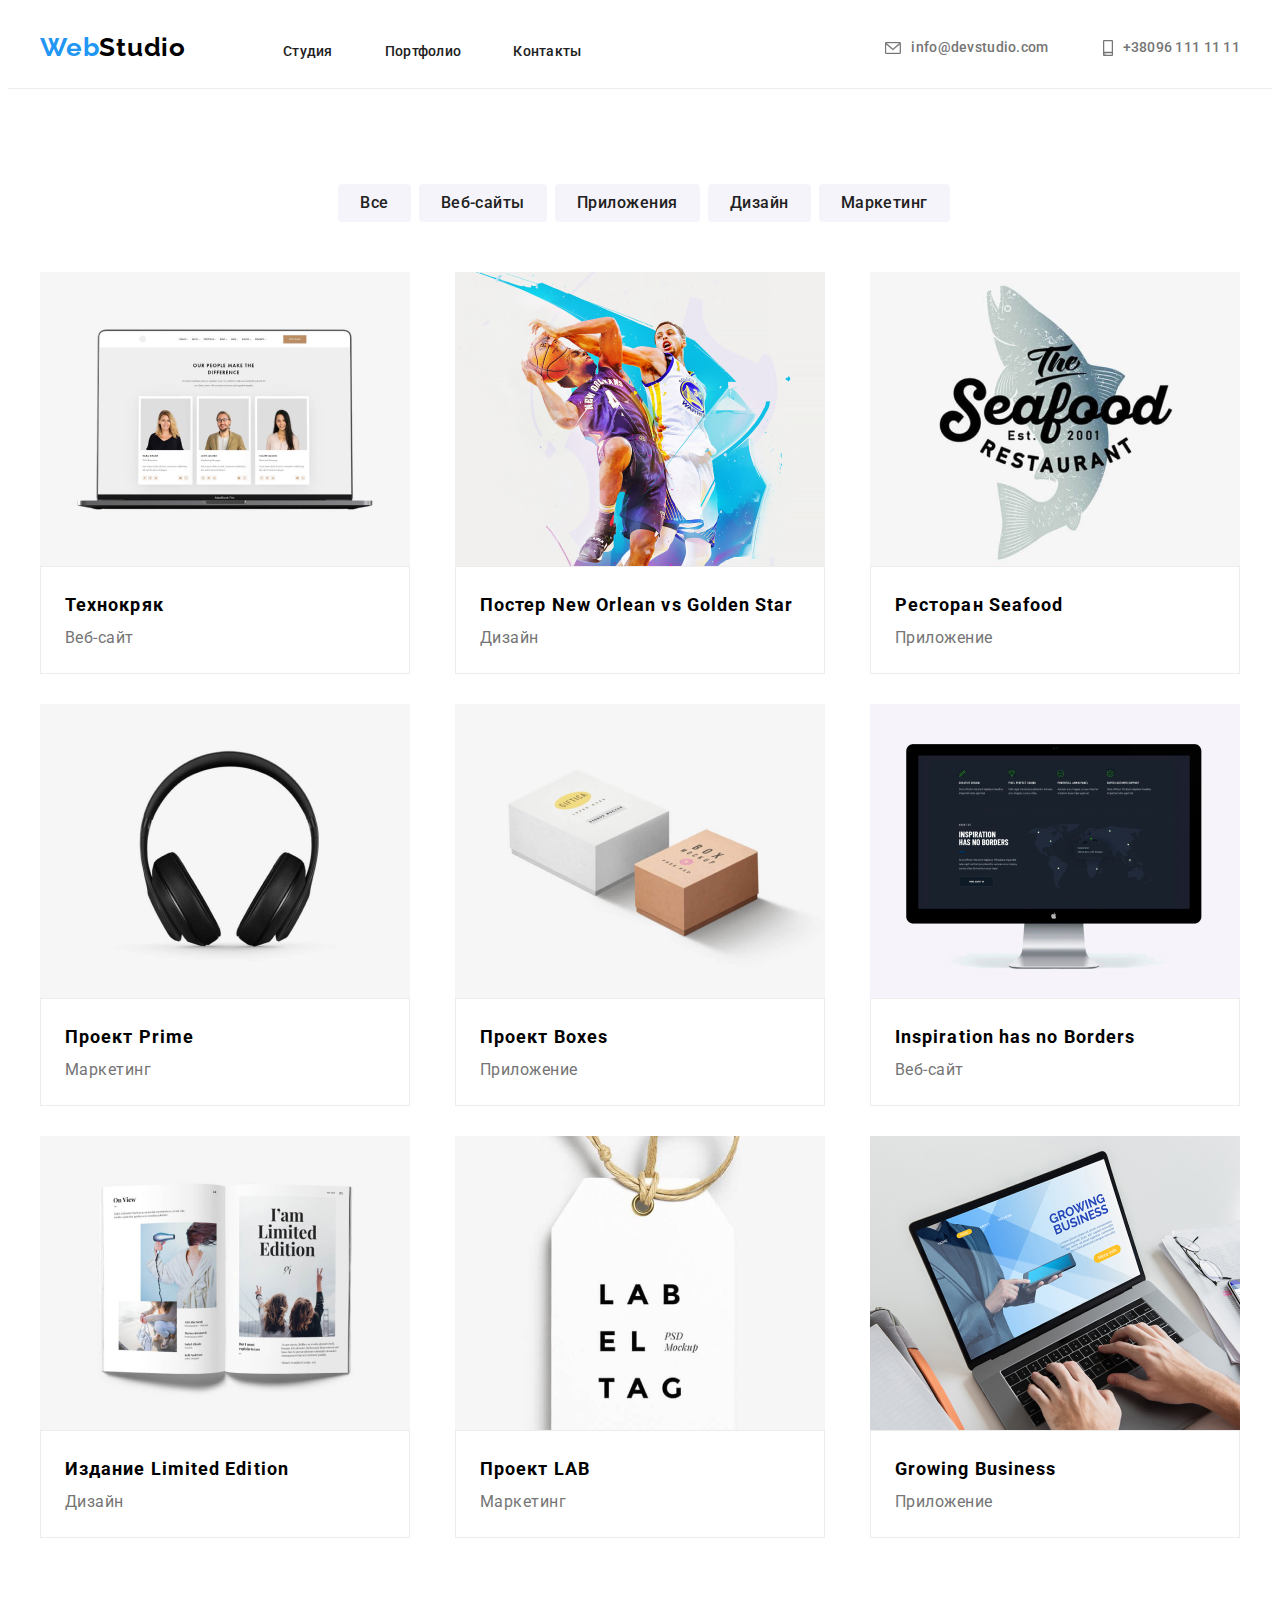
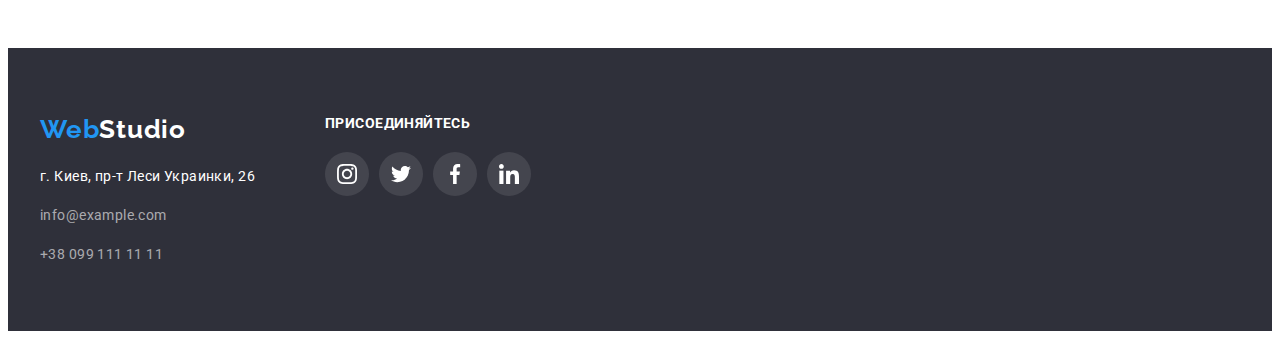
==== portfolio.html @ 6e7adf52 "ховер анимейшн" ====
<!DOCTYPE html>
<html lang="ru">

<head>
    <meta charset="UTF-8">
    <meta name="viewport" content="width=device-width, initial-scale=1.0">
    <title>Портфолио</title>
    <link rel="stylesheet" href="https://cdnjs.cloudflare.com/ajax/libs/modern-normalize/1.0.0/modern-normalize.min.css"
        integrity="sha512-ISS7cAi1PEhQ8jnbJpJZMd29NlhNj4AWYyLOSp2CE/CsHxTCu+r+t0D2yoJudVrd0/8fTVPUVDzY5Tvli75u/g=="
        crossorigin="anonymous" />
    <link rel="preconnect" href="https://fonts.gstatic.com">
    <link
        href="https://fonts.googleapis.com/css2?family=Raleway:wght@700&family=Roboto:wght@400;500;700;900&display=swap"
        rel="stylesheet">
    <link rel="stylesheet" href="./css/style.css">

</head>

<body>
    <header class="header">
    
        <div class="container-header">
    
    
            <nav class="nav">
                <div class="logo">
                    <a class="logo-black" href="./index.html"><span class="logo-blue">Web</span>Studio</a>
                </div>
                <ul class="nav-list">
                    <li><a class="list" href="./index.html">Студия</a></li>
                    <li><a class="list" href="./portfolio.html">Портфолио</a></li>
                    <li><a class="list" href="">Контакты</a></li>
                </ul>
    
            </nav>
    
             <ul class="address">

            <li class="address-item"><a class="list-address" href="mailto:info@devstudio.com"class="list-address"><svg class="address-icon" width="16" height="12">
                      <use href="./images/icons/symbol-defs.svg#icon-envelope"></use>
                    </svg>info@devstudio.com</a></li>
            <li class="address-item"><a class="list-address" href="tel:+380961111111"class="list-address"><svg class="address-icon" width="10" height="16">
                      <use href="./images/icon-header/symbol-defs.svg#icon-smartphone"></use>
                    </svg>+38096 111 11 11</a></li>
        </ul>
        
    
        </div>
    </header>
    
    

    <main>
        <section class="portfolio">
            <div class="container">
        <h1 hidden>Список наших проектов</h1>
        <ul class="projects-list">
            <li><button class="button-list" type="button">Все</button></li>
            <li><button class="button-list" type="button">Веб-сайты</button></li>
            <li><button class="button-list" type="button">Приложения</button></li>
            <li><button class="button-list" type="button">Дизайн</button></li>
            <li><button class="button-list" type="button">Маркетинг</button></li>
        </ul>

        <ul class="cars-projects">
            <li>
                <a href class="card-links" target="_blank" rel="noopener noreferrer">
                <div class="card">
                <img class="images-card" src="./images/portfolio/website.jpg" alt="Технокряк" width="370">
                    <div class="projects-list-title">
                <h2 class="projects">Технокряк</h2>
                <p class="list-title">Веб-сайт</p>
                </div>
            
        </div>
        </a>
        </li>
    
        
            <li class="item">
                <a href="#" class="card-links" target="_blank" rel="noopener noreferrer">
                <div class="card">
                <img class="images-card" src="./images/portfolio/poster.jpg" alt="Постер New Orlean vs Golden Star" width="370">
                <div class="projects-list-title">
                <h3 class="projects">Постер New Orlean vs Golden Star</h3>
                <p class="list-title">Дизайн</p>
                </div>
                </div>
        </a>

            </li>
            

            
            <li class="item">
                 <a href="#" class="card-links" target="_blank" rel="noopener noreferrer">
                <div class="card">
                <img class="images-card-last" src="./images/portfolio/restaurant.jpg" alt="Ресторан Seafood" width="370">
                <div class="projects-list-title-last">
                <h3 class="projects">Ресторан Seafood</h3>
                <p class="list-title">Приложение</p>
</div>
</div>
        
        </a>
            </li>
        
        
            <li class="item2">
                 <a href="#" class="card-links" target="_blank" rel="noopener noreferrer">
                <div class="card">
                <img class="images-card" src="./images/portfolio/prime.jpg" alt="Проект Prime" width="370">
                <div class="projects-list-title">
                <h3 class="projects">Проект Prime</h3>
                <p class="list-title">Маркетинг</p>
                </div>
                </div>
        
        </a>
            </li>
            
            
            <li class="item1">
                <a href="#" class="card-links" target="_blank" rel="noopener noreferrer">
                <div class="card">
                <img class="images-card" src="./images/portfolio/boxes.jpg" alt="Проект Boxes" width="370">
                <div class="projects-list-title">
                <h3 class="projects">Проект Boxes</h3>
                <p class="list-title">Приложение</p>
            </div>
            </div>
        
        </a>
            </li>
        
            
            <li class="item1">
                <a href="#" class="card-links" target="_blank" rel="noopener noreferrer">
                <div class="card">
                <img class="images-card-last" src="./images/portfolio/inspiration.jpg" alt="Inspiration has no Borders" width="370">
                <div class="projects-list-title-last">
                <h3 class="projects">Inspiration has no Borders</h3>
                <p class="list-title">Веб-сайт</p>
                </div>
                </div>
                </a>
            </li>
           
            <li>
                <a href="#" class="card-links" target="_blank" rel="noopener noreferrer">
                <div class="card">
                <img class="images-card" src="./images/portfolio/limited.jpg" alt="Издание Limited Edition" width="370">
                <div class="projects-list-title">
                <h3 class="projects">Издание Limited Edition</h3>
                <p class="list-title">Дизайн</p>
                </div>
                </div>
                </a>
            </li>
            
            <li class="item">
                <a href="#" class="card-links" target="_blank" rel="noopener noreferrer">
                <div class="card">
                <img class="images-card" src="./images/portfolio/lab.jpg" alt="Проект LAB" width="370">
                <div class="projects-list-title">
                <h3 class="projects">Проект LAB</h3>
                <p class="list-title">Маркетинг</p>
                </div>
                </div>
                </a>
            </li>
            
            <li class="item" >
                <a href="#" class="card-links" target="_blank" rel="noopener noreferrer">
                <div class="card">
                <img class="images-card-last" src="./images/portfolio/growing.jpg" alt="Growing Business" width="370">
                <div class="projects-list-title-last">
                <h3 class="projects">Growing Business</h3>
                <p class="list-title">Приложение</p>
                </div>
                </div>
                </a>
            </li>
            
        </ul>
        </div>
        </section>

    </main>

    <footer class="footer">
    
    <div class="container-footer">
      <div>
        <div class="footer-logo">
    <a class="logo-white" href="./index.html"><span class="logo-blue">Web</span>Studio</a>
    </div>
    <address>

<p class="address-city">г. Киев, пр-т Леси Украинки, 26</p>
<ul class="link-address">
    <li><a class="address-link" href="mailto:info@devstudio.com">info@example.com</a></li>
    <li><a class="address-link" href="tel:+380991111111">+38 099 111 11 11</a></li>
</ul>

    </address>
    </div>
    <div class="footer-icons">
<h2 class="join">Присоединяйтесь</h2>
<ul class="footer-list">
  <li class="icon-footer"><a href="#" class="footer-icons-link">
       <svg class="footer-icon" width="20" height="20">
                      <use href="./images/icons/symbol-defs.svg#icon-instagram"></use>
                    </svg>
                    </a></li>
  <li class="icon-footer"><a href="#" class="footer-icons-link">
       <svg class="footer-icon" width="20" height="20">
                      <use href="./images/icon-social/symbol-defs.svg#icon-twitter"></use>
                    </svg>
                    </a></li>
  <li class="icon-footer"><a href="#" class="footer-icons-link">
       <svg class="footer-icon" width="20" height="20">
                      <use href="./images/icons/symbol-defs.svg#icon-facebook"></use>
                    </svg>
                    </a></li>
  <li class="icon-footer"><a href="#" class="footer-icons-link">
       <svg class="footer-icon" width="20" height="20">
                      <use href="./images/icons/symbol-defs.svg#icon-linkedin"></use>
                    </svg>
                    </a></li>
</ul>
    </div>
    </div>
    
</footer>
    
    </body>
    
    </html>
---- css/style.css ----
:root {
  --main-color: rgb(33, 150, 243, 1);
  --first-logo: rgb(0, 0, 0, 1);
  --corporation-color: rgb(33, 33, 33, 1);
  --scroll-text: rgb(117, 117, 117, 1);
  --main-light: rgb(255, 255, 255, 1);
  --main-light-op-60: rgba(255, 255, 255, 60%);
  --head-footer-background: rgb(47, 48, 58, 1);
  --team-background: rgb(245, 244, 250, 1);
  --border-header: rgb(236,236,236,1);
  --shadow: 0px 1px 3px rgba(0, 0, 0, 0.12), 0px 1px 1px rgba(0, 0, 0, 0.14), 0px 2px 1px rgba(0, 0, 0, 0.2);
  --shadow-button: 0px 3px 1px rgba(0, 0, 0, 0.1), 0px 1px 2px rgba(0, 0, 0, 0.08), 0px 2px 2px rgba(0, 0, 0, 0.12);
  --shadow-card: 0px 1px 1px rgba(0, 0, 0, 0.12), 0px 4px 4px rgba(0, 0, 0, 0.06), 1px 4px 6px rgba(0, 0, 0, 0.16);
  --line-footer: #ececec;
  --card-border: rgb(238, 238, 238);
  --icon-bg: rgba(255, 255, 255, 0.1);
  --icon-color: rgb(175, 177, 184);
  
}
.body{
  font-family: 'Roboto',sans-serif ;
  font-weight: 700;
}
.container{
  margin-left: auto;
  margin-right: auto;
   width: 1200px;
  padding: 0 15px;
  

   
}
.container-header
{
  margin-left: auto;
  margin-right: auto;
width: 1200px;
padding: 0 15px;
 display: flex;
  justify-content: space-between;
  align-items: center;

  

}
.logo{
  display: block;
  width: max-content;
  margin-right:  93px ;
  
 

}

.nav-list{
  display: inline-block;
 
  margin: 0 0 0 0px;
  padding-left: 0px;
  
}
.logo,
.nav-list{
  display: inline-flex;
  align-items: center;
}
.nav-list li{
  display: block;
  margin-right: 52px;
  
}


.address{
 
display: flex;
 align-items: center;
 padding-left: 0px;
 margin: 0px;
 align-items: center;
 align-self: center;
 
}
.address li{
  margin-left: 54px;
  
}
.address-icon {
  margin-right: 10px;
  fill: var(--scroll-text);
stroke: currentColor;
}
.address-icon:hover{
  fill: var(--main-color);

}

.address-item{
  display: flex;
}



ul {
  list-style: none;
}
a {
  text-decoration: none;
}
img {
  display: block;
  max-width: 100%;
  height: auto;
}
.header {
  background-color: var(--main-light);
  border-bottom: 1px solid var(--border-header);
}

.logo-blue {
  color: var(--main-color);
  font-family: 'Raleway', sans-serif;
  font-weight: 700;
  font-size: 26px;
 line-height: 1.19;
  letter-spacing: 0.03em;
}

.logo-blue,.logo-black:hover,
.logo-blue,.logo-black:focus {
  color: var(--main-color);
  background-color: transparent;
}


.logo-black {
  color: var(--first-logo);
  font-family: "Raleway", sans-serif;
  font-weight: 700;
  font-size: 26px;
  line-height: 1.19;
  letter-spacing: 0.03em;
  padding-top: 24px;
  padding-bottom: 25px;
}
.list {
  color: var(--corporation-color);
  font-family: 'Roboto', sans-serif;
  font-weight: 500;
  font-size: 14px;
  line-height: 1.14;
  letter-spacing: 0.02em;
  height: 16px;
  padding-top: 32px;
  padding-bottom: 32px;
  transition: color 250ms;
  transition-timing-function: cubic-bezier(0.4, 0, 0.2, 1);
}
.list:hover,
.list:focus {
  color: var(--main-color);
}

.list-address {
  color: var(--scroll-text);
  font-family: 'Roboto', sans-serif;
  font-weight: 500;
  font-size: 14px;
  line-height: 1.14;
  letter-spacing: 0.02em;
  padding-top: 32px;
padding-bottom: 32px;
align-items: center;
display: flex;
transition: color 250ms;
  transition-timing-function: cubic-bezier(0.4, 0, 0.2, 1);
}

.list-address:hover,
.list-address:focus {
  color: var(--main-color);
  background-color: transparent;

}
.head {
  background-color: var(--head-footer-background);
  display: flex;
  align-items: center;
 text-align: center;
 justify-content: center;
  padding-top: 200px;
  padding-bottom: 200px;
  background-image: linear-gradient( to right, rgba(47, 48, 58, 0.4), rgba(47, 48, 58, 0.4) ), url(../images/backgr/hero.jpg);
  background-repeat: no-repeat;
  background-position: center;
  background-size: cover;
  filter: drop-shadow(0px 4px 4px rgba(0, 0, 0, 0.25));
}




.head-container{
  display: block;
   width: 1200px;
   padding: 0 15px;

  align-items: center;
 text-align: center;
 justify-content: center;
}

.hero {
  color: var(--main-light);
  font-family: 'Roboto', sans-serif;
  font-weight: 900;
  text-transform: uppercase;
  font-size: 44px;
  line-height: 1.36;
  letter-spacing: 0.06em;
  
 
  
}
.hero{
  display: block;
  align-items: center;
 text-align: center;
 justify-content: center;
 margin: 0px;
}

.cars-projects{
  display:flex;
  flex-wrap: wrap;
  margin-left: calc(-1 * var(--margin-left-li));
  margin-top: calc(-1 * var(--margin-left-li));
  justify-content: space-between;
  padding: 0px;
}
.cars-projects .li{
  flex-basis: calc(100% / 3 - var(--margin-left-li));
  margin-left: var(--margin-left-li);
  margin-top: var(--margin-left-li);
}
.item{
  margin-left: 30px;
}
.item1{
  margin-left: 30px;
  margin-top: 30px;
  margin-bottom: 30px;
}
.item2{
  margin-top: 30px;
  margin-bottom: 30px;
}

.button{
  font-family: 'Roboto', sans-serif;
  font-weight: 700;
  color: var(--main-light);
  background-color: var(--main-color);
  font-size: 16;
  line-height: 1.88;
  letter-spacing: 0.06em;
  cursor: pointer;
 height: 50px;
width: 200px;
left: 700px;
top: 430px;
border-radius: 4px;
border: none;
 transition: color 250ms;
  transition-timing-function: cubic-bezier(0.4, 0, 0.2, 1);
transition: background-color 250ms;
  
 
}




.button-l{
  display: block;
  padding-top: 45px;
align-items: center;
 text-align: center;
 justify-content: center;
}
 
.button:hover,
.button:focus {
  color: var(--main-color);
  background-color: var(--team-background);
   
}
.scroll{
  display:block;
  padding-top: 97px;
  padding-bottom: 101px;
}
.scroll-container{
  display:block;
  margin-left: auto;
  margin-right: auto;
  width: 1200px;
  padding: 0 15px;
   
 
}
  
 

.scrolls{
  display: inline-flex;
  width: min-content;
  padding-left: 0px;
  padding-right: 0px;
margin: 0px;
  
}
.scroll-icon{
  fill: var(--scroll-text);
}
  .scroll-list-icon{
    background-color: var(--team-background);
border-bottom-left-radius: 4px;
border-bottom-right-radius: 4px;
border-top-left-radius: 4px;
border-top-right-radius: 4px;
display: block;
color: var(--scroll-text);
margin-bottom: 30px;
height: 120px;
display: flex;
align-items: center;
justify-content: center;
  }
   

.scrolls li{
  width: 270px;
  margin-right: 33px;
  
}
.scrolls li:last-child{
  padding-right: 0px;
}
.scroll-title {
font-family: 'Roboto',sans-serif ;
  font-weight: 700;
  color: var(--corporation-color);
  text-transform: uppercase;
  font-size: 14px;
  line-height: 1.14;
  letter-spacing: 0.03em;
}
.scroll-indent {
  font-family: 'Roboto',sans-serif ;
  color: var(--scroll-text);
  font-weight: 400;
  font-size: 14px;
  line-height: 1.71;
  letter-spacing: 0.03em;
}
.heading {
  font-family: 'Roboto',sans-serif ;
  font-weight: 700;
  color: var(--corporation-color);
  font-size: 36px;
  line-height: 1.17;
  letter-spacing: 0.03em;
  

  
}
.container-heading{
  display: flex;
  padding-bottom: 94px;
}
.heading-container{
  display: inline;
  width: 1200px;
  padding: 0 15px;
 align-items:center;
 justify-content:space-between;
 margin: auto;

}
.heading{
  display: flex;
  width: 1200px;
   align-items: center;
   justify-content:center;
   margin: auto;
   margin-bottom: 59px;
}
.images{
  display: flex;

  align-items: center;
  justify-content:space-between;
  margin: auto;
  padding-left: 0px;
}
.images li{
  margin-right: 30px;
}
.images li:last-child {
  margin-right: 0px;
}
.heading-team{
  color: var(--black-text);
  font-family: 'Roboto', sans-serif;
  font-weight: 700;
  font-size: 36px;
  line-height: 1.17;
  letter-spacing: 0.03em;
}
.team{
  display: flex;
  padding-top: 101px;
  padding-bottom: 94px;
}
.heading-team{
  display: block;
  align-items: center;
margin-top: 0px;
 margin-bottom: 50px;
text-align: center;
}
.cards{
  display: flex;
  margin: 0px;
  justify-content: space-between;
  text-align: center;
  padding: 0px;
}

.cards li{
  margin-right: 30px;
}
.cards li:last-child {
  margin-right: 0px;

}
.card-team{
  box-shadow: var(--shadow);
    background-color: var(--main-light);
    margin-right: 30px;
    border-radius: 4px;
}

.team {
  background-color: var(--team-background);
}
.name {
  font-family: 'Roboto',sans-serif ;
  color: var(--corporation-color);
  font-weight: 500;
  font-size: 16px;
  line-height: 1.19;
  letter-spacing: 0.03em;
}
.name{
  display: flex;
  margin: 0px;
  margin-bottom: 10px;
  text-align: center;
justify-content: center;
}



 .name-vocation{
   padding-top: 33px;
   padding-bottom: 33px;
 }

  .vocation{
    margin: 0px;
  }

.vocation {
  font-family: 'Roboto',sans-serif ;
  color: var(--scroll-text);
  font-weight: 400;
  font-size: 16px;
  line-height: 1.19;
  letter-spacing: 0.03em;
}
.list-social-icons{
  display: flex;
margin-top: 16px;
padding: 0px;
color: var(--icon-color);
justify-content: center;
}
.social-icons-item{
 fill: var(--icon-color);
 display: list-item;
 margin-right: 10px;
 
}
.list-social-icons li{
  margin-right: 10px;
  
}
.social-icons-link{
  display: flex;
  fill: var(--icon-color);
  cursor: pointer;
  padding: 12px;
  background-color: var(--main-light);
  border-bottom-left-radius: 50%;
border-bottom-right-radius: 50%;
border-top-left-radius: 50%;
border-top-right-radius: 50%;
transition: color 250ms;
  transition-timing-function: cubic-bezier(0.4, 0, 0.2, 1);
transition: background-color 250ms;
}

.social-icons-link:hover .social-icons-svg,
.social-icons-link:focus .social-icons-svg{
  fill: var(--main-light);
  
}
.social-icons-link:hover,
.social-icons-link:focus{
  background-color: var(--main-color);
}
.clients{
display: flex;
padding-top: 100px;
padding-bottom: 94px;
  }
  .container-clients{
    margin-left: auto;
  margin-right: auto;
   width: 1200px;
  padding: 0 15px;
  }
  .icon-clients{
    display: flex;
    margin: 0px;
    padding: 0px;
  }
  .clients-list:last-child{
    margin-right: 0px;
  }
  
   
  
  .clients-list{
    display: flex;
    border-radius: 4px;
    fill: var(--icon-color);
    border: 1px solid var(--icon-color);
    justify-content: center;
    margin-right: 30px;
    
  }
  .clients-icons-link{
    width: 170px;
    height: 90px;
    display: flex;
    align-items: center;
    justify-content: center;
    fill: var(--icon-color);
    transition: color 250ms;
  transition-timing-function: cubic-bezier(0.4, 0, 0.2, 1);
transition: background-color 250ms;
  }
  
  .clients-list:hover,
  .clients-list:focus{
    border-color: var(--main-color);
  }
  .clients-icons-link:hover .client-icon,
  .clients-icons-link:focus .client-icon{
    border-color: var(--main-color);
    fill: var(--main-color);
  }
  
.button-list {
  font-family: 'Roboto',sans-serif ;
  color: var(--corporation-color);
  background-color: var(--team-background);
  font-weight: 500;
  font-size: 16px;
  line-height: 1.63;
  letter-spacing: 0.03em;
  border-radius: 4px;
    padding: 6px 22px;
    border: none;
  transition: color 250ms;
  transition-timing-function: cubic-bezier(0.4, 0, 0.2, 1);
transition: background-color 250ms;
}
.button-list:hover,
.button-list:focus {
  color: var(--main-light);
  background-color: var(--main-color);
}

.projects {
  font-family: 'Roboto',sans-serif ;
  font-weight: 700;
  color: var(--black-text);
  font-size: 18px;
  line-height: 2;
  letter-spacing: 0.06em;
}

.portfolio{
  padding-top: 95px;
  padding-bottom: 94px;
}
.projects-list{
  display:flex;
  margin: 0px;
  margin-bottom: 50px;
  padding-left: 0px;
  justify-content: center;
}
.projects-list li{
  display: flex;
  margin-left: 8px;
  
}

.list-title {
  font-family: 'Roboto',sans-serif ;
  color: var(--scroll-text);
  font-weight: 400;
  font-size: 16px;
  line-height: 1.88;
  letter-spacing: 0.03em;
}




.card-links:hover,
.card-links:focus{
  display: flex;
  box-shadow: 0px 1px 1px rgba(0, 0, 0, 0.12), 0px 4px 4px rgba(0, 0, 0, 0.06), 1px 4px 6px rgba(0, 0, 0, 0.16);

}
.card-links{
  text-decoration: none;
  color: inherit;
  
}


.card-projects-list{
display: inline-flex;
text-align: center;
margin-top: 30px;
}
.card-projects .li{
  margin-right: 30px;
}

.images-card{
justify-content: space-between;
}
.images-card-last{
  margin: 0px;
}

.projects{
  margin: 0px;
}
.list-title{
  margin: 0px;
}
.list-title-footer{
  margin: 0px;
}
.projects-list-title{
border: 1px solid var(--border-header);
padding: 20px 24px;
text-align: left;
}
.projects-list-title-last{
  border: 1px solid var(--border-header);
margin-right: 0px;
padding: 20px 24px;
text-align: left;
}


.footer {
  display: flex;
  background-color: var(--head-footer-background);
  padding-top: 66px;
  padding-bottom: 64px;
  align-items: baseline;
}
.container-footer{
  margin-left: auto;
  margin-right: auto;
   width: 1200px;
  padding: 0 15px;
  display: flex;
}
  

.footer-logo{
  display: inline-block;
margin-bottom: 20px;
transition: color 250ms;
  transition-timing-function: cubic-bezier(0.4, 0, 0.2, 1);

}
.footer-logo:hover,
.footer-logo:focus {
  color: var(--main-color);
  background-color: transparent;}
.logo-white {
  color: var(--main-light);
  font-family: 'Raleway', sans-serif;
  font-weight: 700;
  font-size: 26px;
  line-height: 1.19;
  letter-spacing: 0.03em;
}
.logo-white:hover,
.logo-white:focus {
  color: var(--main-color);
  background-color: transparent;}

address {
  font-style: normal;
  display: block;
  margin: 0px;
  padding-bottom: 0px;
 
}
.address-city {
  color: var(--main-light);
  font-family: 'Roboto', sans-serif;
  font-weight: 400;
  font-size: 14px;
  line-height: 1.71;
  letter-spacing: 0.03em;
  margin: 0px;
  transition: color 250ms;
  transition-timing-function: cubic-bezier(0.4, 0, 0.2, 1);

}
.address-city:hover,
.address-city:focus {
  color: var(--main-color);
  background-color: transparent;}

.address-link {
  color: var(--main-light-op-60);
  font-family: 'Roboto', sans-serif;
  font-weight: 400;
  font-size: 14px;
  line-height: 1.71;
  letter-spacing: 0.03em;
  display:list-item;
  margin: 0px;
  margin-top: 15px;
  transition: color 250ms;
  transition-timing-function: cubic-bezier(0.4, 0, 0.2, 1);

}
.link-address{
  display: inline-block;
  margin: 0px;
  text-align: left;
  padding-left: 0px;

}
.address-link:hover,
.address-link:focus {
  color: var(--main-color);
  background-color: transparent;
}
.footer-icon{
  display: block;
  fill: currentColor;
}
.join{
  color: var(--main-light);
text-transform: uppercase;
margin-bottom: 20px;
margin-top: 0px;
    font-family: 'Roboto', sans-serif;
    font-weight: 700;
    font-size: 14px;
    line-height: 1.14;
    letter-spacing: 0.03em;
    display: inline-block;
}
.footer-list{
display: flex;
    align-items: baseline;
    margin: 0px;
    padding: 0px;
}
.icon-footer{
margin-right: 10px;
}
.footer-icons-link{
display: flex;
    align-items: center;
    justify-content: center;
    color: var(--main-light);
    height: 44px;
    width: 44px;
    border-radius: 50%;
    background-color: var(--icon-bg);
    transition: color 250ms;
  transition-timing-function: cubic-bezier(0.4, 0, 0.2, 1);
transition: background-color 250ms;
}
.footer-icons{
  margin-left: 70px;
}
.footer-icons-link:hover .footer-icon,
.footer-icons-link:focus .footer-icon{
  fill: var(--main-light);
  
}
.footer-icons-link:hover,
.footer-icons-link:focus{
  background-color: var(--main-color);
}
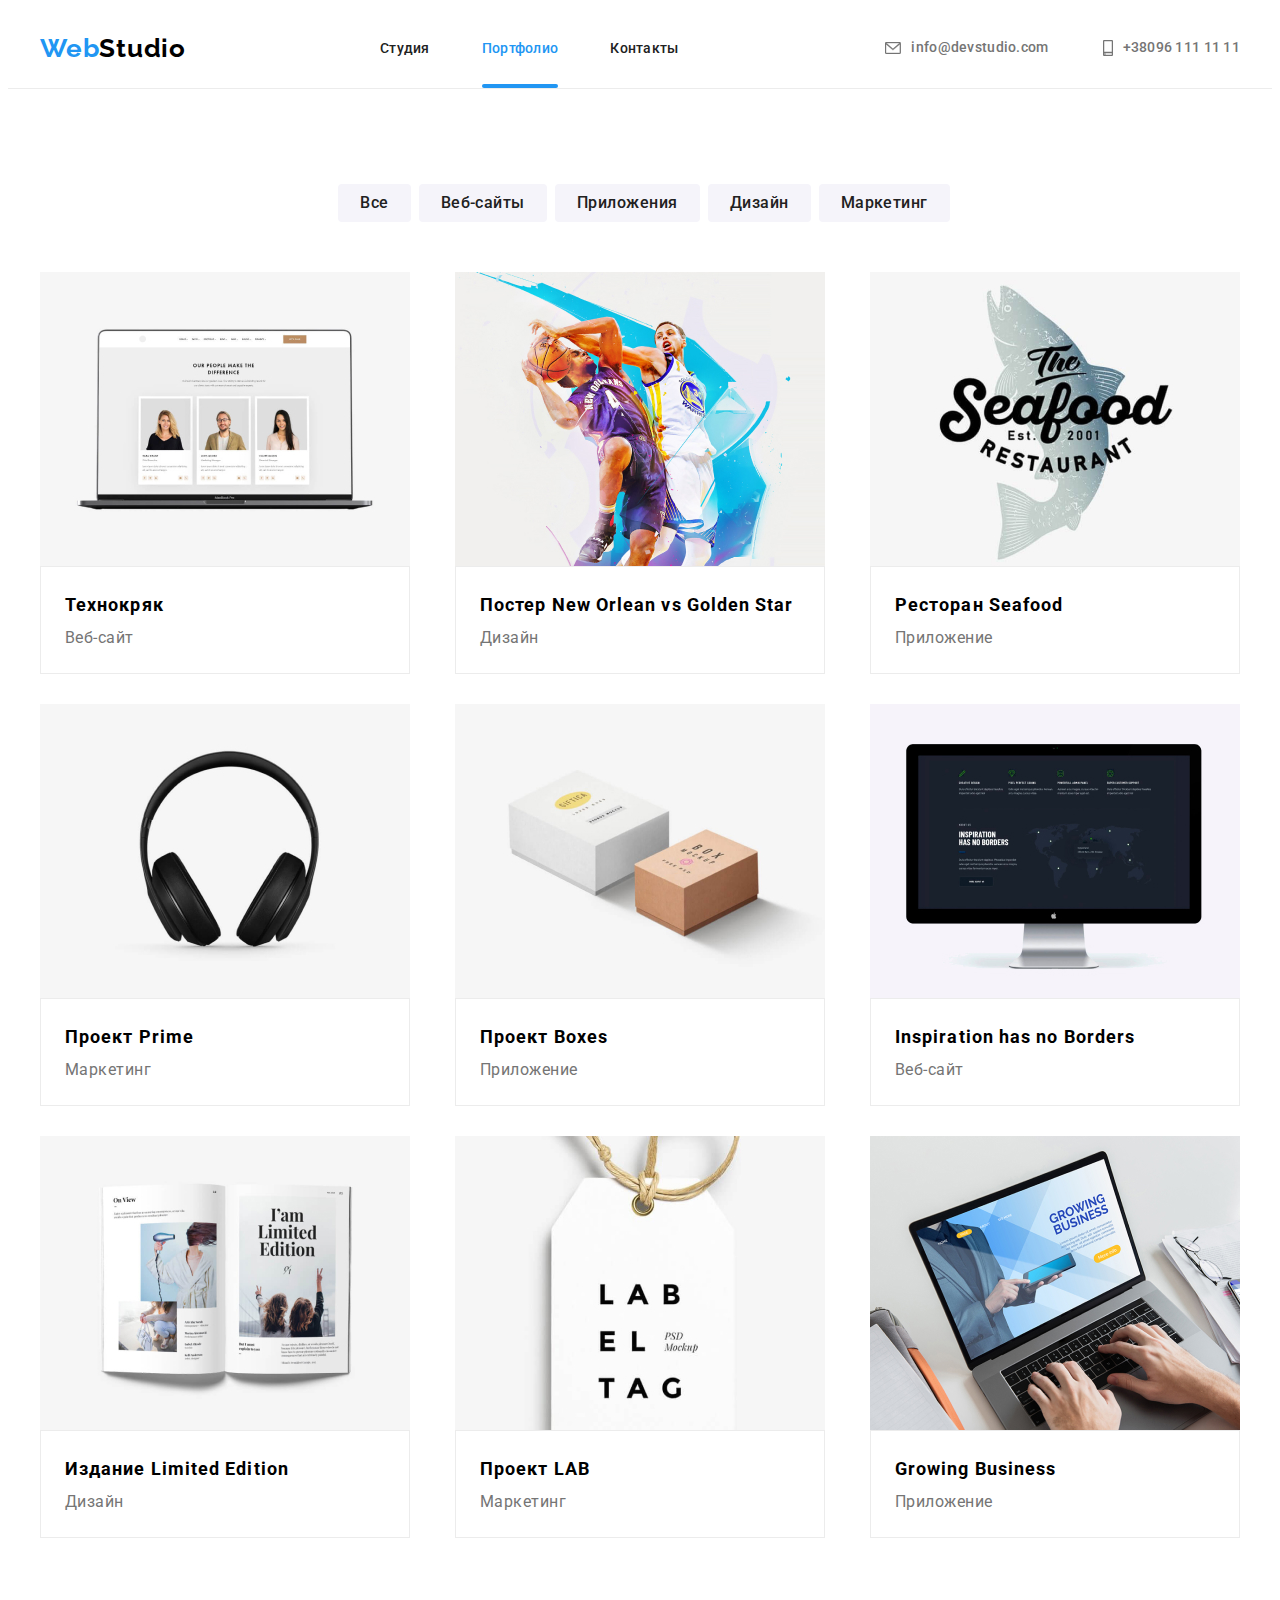
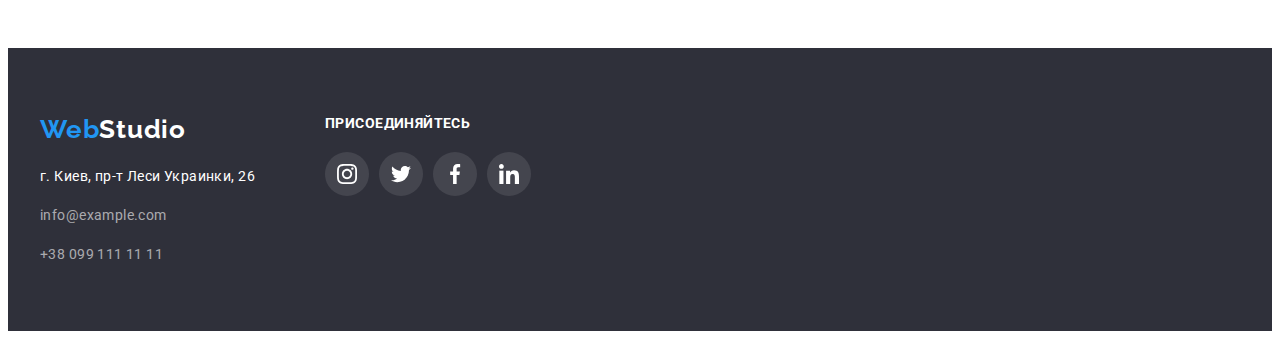
==== commit 5e922f86: "анимация" ====
--- a/portfolio.html
+++ b/portfolio.html
@@ -22,13 +22,14 @@
         <div class="container-header">
     
     
-            <nav class="nav">
+          
                 <div class="logo">
+                    <nav class="nav">
                     <a class="logo-black" href="./index.html"><span class="logo-blue">Web</span>Studio</a>
                 </div>
                 <ul class="nav-list">
                     <li><a class="list" href="./index.html">Студия</a></li>
-                    <li><a class="list" href="./portfolio.html">Портфолио</a></li>
+                    <li><a class="list select" href="./portfolio.html">Портфолио</a></li>
                     <li><a class="list" href="">Контакты</a></li>
                 </ul>
     
@@ -66,7 +67,16 @@
             <li>
                 <a href class="card-links" target="_blank" rel="noopener noreferrer">
                 <div class="card">
+                    <div class="portfolio-img">
+                       
                 <img class="images-card" src="./images/portfolio/website.jpg" alt="Технокряк" width="370">
+                 <div class="overlay">
+                     <p class="port-text">Технокряк это современная<br> площадка распространения<br> коронавируса. Компании<br> используют
+                    эту платформу для<br> цифрового
+                    шпионажа и атак на<br> защищённые сервера конкурентов.
+                  </p>
+                </div>
+                </div>
                     <div class="projects-list-title">
                 <h2 class="projects">Технокряк</h2>
                 <p class="list-title">Веб-сайт</p>
@@ -80,7 +90,15 @@
             <li class="item">
                 <a href="#" class="card-links" target="_blank" rel="noopener noreferrer">
                 <div class="card">
+                    <div class="portfolio-img">
                 <img class="images-card" src="./images/portfolio/poster.jpg" alt="Постер New Orlean vs Golden Star" width="370">
+                 <div class="overlay">
+                     <p class="port-text">Технокряк это современная<br> площадка распространения<br> коронавируса. Компании<br> используют
+                    эту платформу для<br> цифрового
+                    шпионажа и атак на<br> защищённые сервера конкурентов.
+                  </p>
+                </div>
+                </div>
                 <div class="projects-list-title">
                 <h3 class="projects">Постер New Orlean vs Golden Star</h3>
                 <p class="list-title">Дизайн</p>
@@ -95,8 +113,16 @@
             <li class="item">
                  <a href="#" class="card-links" target="_blank" rel="noopener noreferrer">
                 <div class="card">
+                    <div class="portfolio-img">
                 <img class="images-card-last" src="./images/portfolio/restaurant.jpg" alt="Ресторан Seafood" width="370">
-                <div class="projects-list-title-last">
+                <div class="overlay">
+                     <p class="port-text">Технокряк это современная<br> площадка распространения<br> коронавируса. Компании<br> используют
+                    эту платформу для<br> цифрового
+                    шпионажа и атак на<br> защищённые сервера конкурентов.
+                  </p>
+                </div>
+                </div>
+                 <div class="projects-list-title-last">
                 <h3 class="projects">Ресторан Seafood</h3>
                 <p class="list-title">Приложение</p>
 </div>
@@ -109,8 +135,16 @@
             <li class="item2">
                  <a href="#" class="card-links" target="_blank" rel="noopener noreferrer">
                 <div class="card">
+                    <div class="portfolio-img">
                 <img class="images-card" src="./images/portfolio/prime.jpg" alt="Проект Prime" width="370">
-                <div class="projects-list-title">
+                <div class="overlay">
+                     <p class="port-text">Технокряк это современная<br> площадка распространения<br> коронавируса. Компании<br> используют
+                    эту платформу для<br> цифрового
+                    шпионажа и атак на<br> защищённые сервера конкурентов.
+                  </p>
+                </div>
+                </div>
+                 <div class="projects-list-title">
                 <h3 class="projects">Проект Prime</h3>
                 <p class="list-title">Маркетинг</p>
                 </div>
@@ -123,8 +157,16 @@
             <li class="item1">
                 <a href="#" class="card-links" target="_blank" rel="noopener noreferrer">
                 <div class="card">
+                     <div class="portfolio-img">
                 <img class="images-card" src="./images/portfolio/boxes.jpg" alt="Проект Boxes" width="370">
-                <div class="projects-list-title">
+                <div class="overlay">
+                     <p class="port-text">Технокряк это современная<br> площадка распространения<br> коронавируса. Компании<br> используют
+                    эту платформу для<br> цифрового
+                    шпионажа и атак на<br> защищённые сервера конкурентов.
+                  </p>
+                </div>
+                </div>
+                 <div class="projects-list-title">
                 <h3 class="projects">Проект Boxes</h3>
                 <p class="list-title">Приложение</p>
             </div>
@@ -137,7 +179,15 @@
             <li class="item1">
                 <a href="#" class="card-links" target="_blank" rel="noopener noreferrer">
                 <div class="card">
+                    <div class="portfolio-img">
                 <img class="images-card-last" src="./images/portfolio/inspiration.jpg" alt="Inspiration has no Borders" width="370">
+                 <div class="overlay">
+                     <p class="port-text">Технокряк это современная<br> площадка распространения<br> коронавируса. Компании<br> используют
+                    эту платформу для<br> цифрового
+                    шпионажа и атак на<br> защищённые сервера конкурентов.
+                  </p>
+                  </div>
+                </div>
                 <div class="projects-list-title-last">
                 <h3 class="projects">Inspiration has no Borders</h3>
                 <p class="list-title">Веб-сайт</p>
@@ -149,7 +199,15 @@
             <li>
                 <a href="#" class="card-links" target="_blank" rel="noopener noreferrer">
                 <div class="card">
+                    <div class="portfolio-img">
                 <img class="images-card" src="./images/portfolio/limited.jpg" alt="Издание Limited Edition" width="370">
+                 <div class="overlay">
+                     <p class="port-text">Технокряк это современная<br> площадка распространения<br> коронавируса. Компании<br> используют
+                    эту платформу для<br> цифрового
+                    шпионажа и атак на<br> защищённые сервера конкурентов.
+                  </p>
+                  </div>
+                </div>
                 <div class="projects-list-title">
                 <h3 class="projects">Издание Limited Edition</h3>
                 <p class="list-title">Дизайн</p>
@@ -161,8 +219,16 @@
             <li class="item">
                 <a href="#" class="card-links" target="_blank" rel="noopener noreferrer">
                 <div class="card">
+                    <div class="portfolio-img">
                 <img class="images-card" src="./images/portfolio/lab.jpg" alt="Проект LAB" width="370">
-                <div class="projects-list-title">
+                <div class="overlay">
+                     <p class="port-text">Технокряк это современная<br> площадка распространения<br> коронавируса. Компании<br> используют
+                    эту платформу для<br> цифрового
+                    шпионажа и атак на<br> защищённые сервера конкурентов.
+                  </p>
+                  </div>
+                </div>
+                 <div class="projects-list-title">
                 <h3 class="projects">Проект LAB</h3>
                 <p class="list-title">Маркетинг</p>
                 </div>
@@ -173,8 +239,16 @@
             <li class="item" >
                 <a href="#" class="card-links" target="_blank" rel="noopener noreferrer">
                 <div class="card">
+                    <div class="portfolio-img">
                 <img class="images-card-last" src="./images/portfolio/growing.jpg" alt="Growing Business" width="370">
-                <div class="projects-list-title-last">
+                <div class="overlay">
+                     <p class="port-text">Технокряк это современная<br> площадка распространения<br> коронавируса. Компании<br> используют
+                    эту платформу для<br> цифрового
+                    шпионажа и атак на<br> защищённые сервера конкурентов.
+                  </p>
+                  </div>
+                </div>
+                 <div class="projects-list-title-last">
                 <h3 class="projects">Growing Business</h3>
                 <p class="list-title">Приложение</p>
                 </div>
--- a/css/style.css
+++ b/css/style.css
@@ -15,11 +15,19 @@
   --card-border: rgb(238, 238, 238);
   --icon-bg: rgba(255, 255, 255, 0.1);
   --icon-color: rgb(175, 177, 184);
-  
+  --background-modal: rgba(0, 0, 0, 0.2);
+  --modal-border: rgba(0, 0, 0, 0.1);
+  --btn-sh-duration: 250ms;
+  --timing-function: cubic-bezier(0.4, 0, 0.2, 1);
+  --backgraund-portfolio: rgba(33, 150, 243, 0.9);
+  --we-do-bg: rgba(47, 48, 58, 0.8);
+  
+    
 }
 .body{
   font-family: 'Roboto',sans-serif ;
   font-weight: 700;
+  overflow-x: hidden;
 }
 .container{
   margin-left: auto;
@@ -44,8 +52,8 @@
 
 }
 .logo{
-  display: block;
-  width: max-content;
+  display: flex;
+  
   margin-right:  93px ;
   
  
@@ -59,7 +67,7 @@
   padding-left: 0px;
   
 }
-.logo,
+
 .nav-list{
   display: inline-flex;
   align-items: center;
@@ -69,7 +77,15 @@
   margin-right: 52px;
   
 }
-
+.nav-list-menu{
+  position: relative;
+}
+
+
+
+.nav-list-menu:active{
+  color: var(--main-color);
+}
 
 .address{
  
@@ -154,13 +170,33 @@
   padding-top: 32px;
   padding-bottom: 32px;
   transition: color 250ms;
-  transition-timing-function: cubic-bezier(0.4, 0, 0.2, 1);
-}
+ position: relative;
+    transition-duration: var(--btn-sh-duration);
+    transition-timing-function: var(--timing-function);
+}
+.list:active {
+  color: var(--main-color);
+}
+
 .list:hover,
-.list:focus {
-  color: var(--main-color);
-}
-
+.list:focus{
+  color: var(--main-color);
+}
+.select{
+  color: var(--main-color);
+}
+
+.select::after{
+  position: absolute;
+  content: "";
+  width: 100%;
+  height: 4px;
+  border-radius: 2px;
+  background-color: var(--main-color);
+  bottom: 0px;
+  left: 0px;
+
+}
 .list-address {
   color: var(--scroll-text);
   font-family: 'Roboto', sans-serif;
@@ -289,12 +325,9 @@
  justify-content: center;
 }
  
-.button:hover,
-.button:focus {
-  color: var(--main-color);
-  background-color: var(--team-background);
+
    
-}
+
 .scroll{
   display:block;
   padding-top: 97px;
@@ -406,10 +439,27 @@
 }
 .images li{
   margin-right: 30px;
+  position: relative;
 }
 .images li:last-child {
   margin-right: 0px;
 }
+.we-overlay{
+  background-color: var(--we-do-bg);
+    bottom: 0;
+    position: absolute;
+    padding: 27px 0;
+    width: 100%;
+}
+.we-do-overlay{
+  font-size: 14px;
+    line-height: 1.14;
+    font-weight: bold;
+    text-align: center;
+    text-transform: uppercase;
+    color: var(--main-light);
+}
+
 .heading-team{
   color: var(--black-text);
   font-family: 'Roboto', sans-serif;
@@ -596,15 +646,16 @@
     padding: 6px 22px;
     border: none;
   transition: color 250ms;
-  transition-timing-function: cubic-bezier(0.4, 0, 0.2, 1);
-transition: background-color 250ms;
+ transition: background-color 250ms var(--timing-function), color 250ms var(--timing-function), box-shadow 250ms var(--timing-function);
 }
 .button-list:hover,
 .button-list:focus {
   color: var(--main-light);
   background-color: var(--main-color);
 }
-
+.port-text{
+margin: 0px;
+}
 .projects {
   font-family: 'Roboto',sans-serif ;
   font-weight: 700;
@@ -652,6 +703,7 @@
 .card-links{
   text-decoration: none;
   color: inherit;
+
   
 }
 
@@ -833,4 +885,90 @@
 .footer-icons-link:hover,
 .footer-icons-link:focus{
   background-color: var(--main-color);
-}+}
+
+.backdrop.is-hidden{
+  opacity: 0;
+  pointer-events: none;
+  visibility: hidden;
+  transform: scale(0.8);
+  transition: opasity 250ms var(--timing-function), visibility 250ms var(--timing-function), transform 250ms var(--timing-function);
+ 
+  
+}
+.backdrop {
+    position: fixed;
+    left: 0;
+    top: 0;
+    width: 100%;
+    height: 100%;
+    background-color: var(--background-modal);
+    transition: opacity 250ms var(--cubic-bezier);
+    opacity: 1;
+   
+}
+
+ 
+
+.modal{
+  border-radius: 4px;
+  background-color: var(--main-light);
+  width: 528px;
+  height: 581px;
+  position: absolute;
+  top: 50%;
+  left: 50%;
+  transform: translate(-50%, -50%);
+  transition: transform 250ms var(--cubic-bezier);
+  box-shadow: var(--shadow);
+  padding: 40px;
+  
+}
+
+
+
+.modal-close-btn{
+  position: absolute;
+  width: 30px;
+    height: 30px;
+    background-image: url(../images/icon-modal/close-icon.svg);
+    background-repeat: no-repeat;
+    background-color: var(--main-light);
+    background-position: center;
+    border: 1px solid var(--modal-border);
+    border-radius: 50%;
+    cursor: pointer;
+     top: 8px;
+    left: 490px;
+    
+    
+    
+}
+
+.portfolio-img{
+  position: relative;
+    overflow: hidden;
+    animation: cssAnimation 0s ease-in 3s forwards;
+}
+.overlay{
+position: absolute;
+opacity: 0;
+    top: 0;
+    left: 0;
+    transform: translateY(100%);
+    padding: 63px 24px;
+    width: 100%;
+    height: 100%;
+    font-size: 18px;
+    line-height: 1.56;
+    letter-spacing: 0.03em;
+    color: var(--main-light);
+    background-color: var(--backgraund-portfolio);
+    transition: transform 250ms var(--timing-function);
+    }
+    
+    .card:hover .overlay, .card:focus .overlay{
+      opacity: 1;
+      transform: translateY(0);
+      
+    }